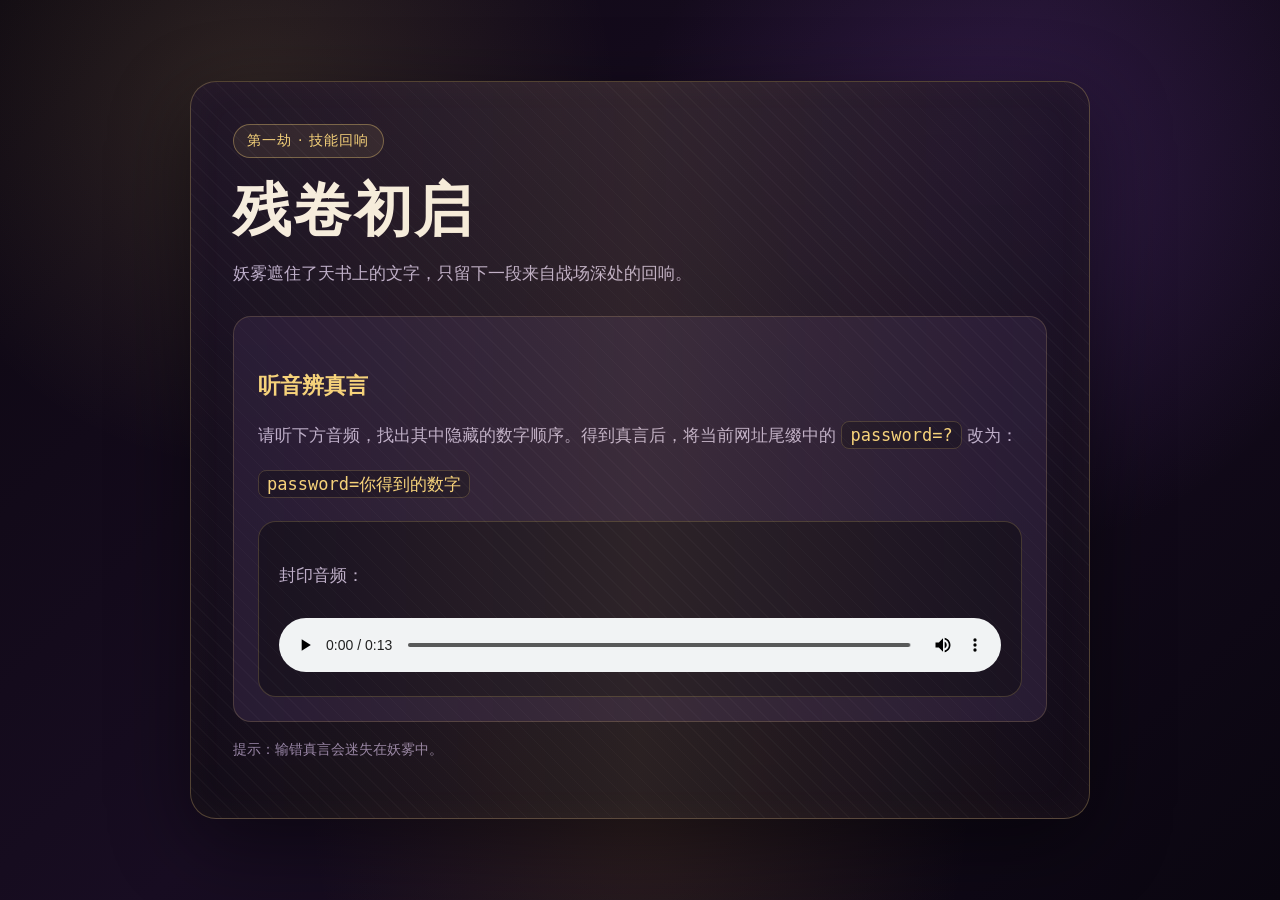
==== docs/password=/index.html @ cd2202e3 "1" ====
<!doctype html>
<html lang="zh-CN">
<head>
  <meta charset="utf-8" />
  <meta name="viewport" content="width=device-width, initial-scale=1" />
  <title>第一劫：技能回响</title>
  <link rel="stylesheet" href="../assets/css/style.css" />
</head>
<body>
  <main class="page">
    <span class="badge">第一劫 · 技能回响</span>
    <h1>残卷初启</h1>
    <p>妖雾遮住了天书上的文字，只留下一段来自战场深处的回响。</p>

    <div class="scroll-box">
      <h2>听音辨真言</h2>
      <p>请听下方音频，找出其中隐藏的数字顺序。得到真言后，将当前网址尾缀中的 <span class="url-hint">password=?</span> 改为：</p>
      <p><span class="url-hint">password=你得到的数字</span></p>

      <div class="audio-card">
        <p>封印音频：</p>
        <audio controls preload="metadata">
          <source src="../assets/audio/puzzle1.mp3" type="audio/mpeg" />
          你的浏览器不支持音频播放。请确认音频文件已放入 assets/audio/puzzle1.mp3。
        </audio>
      </div>
    </div>

    <p class="small">提示：输错真言会迷失在妖雾中。</p>
  </main>
</body>
</html>
---- docs/assets/css/style.css ----
:root {
  --bg: #120b18;
  --card: rgba(29, 19, 39, 0.84);
  --card-2: rgba(45, 31, 60, 0.72);
  --gold: #f6d27a;
  --gold-2: #b98a3b;
  --text: #f6eddf;
  --muted: #bdaecb;
  --danger: #e68a73;
}

* {
  box-sizing: border-box;
}

body {
  margin: 0;
  min-height: 100vh;
  color: var(--text);
  font-family: "Microsoft YaHei", "PingFang SC", system-ui, sans-serif;
  background:
    radial-gradient(circle at 20% 12%, rgba(246, 210, 122, 0.14), transparent 28%),
    radial-gradient(circle at 78% 20%, rgba(116, 67, 167, 0.28), transparent 30%),
    radial-gradient(circle at 50% 90%, rgba(189, 138, 59, 0.16), transparent 32%),
    linear-gradient(135deg, #0c0710 0%, #180d22 48%, #0a0610 100%);
  display: flex;
  align-items: center;
  justify-content: center;
  padding: 36px 18px;
}

.page {
  width: min(900px, 100%);
  border: 1px solid rgba(246, 210, 122, 0.28);
  border-radius: 26px;
  background: linear-gradient(180deg, var(--card), rgba(17, 11, 23, 0.92));
  box-shadow: 0 24px 80px rgba(0, 0, 0, 0.46), inset 0 0 40px rgba(246, 210, 122, 0.04);
  padding: 42px;
  position: relative;
  overflow: hidden;
}

.page::before {
  content: "";
  position: absolute;
  inset: -2px;
  background:
    linear-gradient(90deg, transparent, rgba(246, 210, 122, 0.10), transparent),
    repeating-linear-gradient(45deg, rgba(255,255,255,0.025) 0 1px, transparent 1px 12px);
  pointer-events: none;
}

.badge {
  display: inline-flex;
  gap: 8px;
  align-items: center;
  padding: 7px 13px;
  border: 1px solid rgba(246, 210, 122, 0.36);
  border-radius: 999px;
  color: var(--gold);
  background: rgba(246, 210, 122, 0.08);
  letter-spacing: 0.08em;
  font-size: 14px;
}

h1 {
  margin: 22px 0 10px;
  font-size: clamp(34px, 6vw, 58px);
  line-height: 1.05;
  letter-spacing: 0.04em;
}

h2 {
  margin-top: 30px;
  color: var(--gold);
  font-size: 22px;
}

p {
  color: var(--muted);
  line-height: 1.9;
  font-size: 17px;
}

.scroll-box {
  margin-top: 26px;
  padding: 24px;
  border-radius: 18px;
  background: var(--card-2);
  border: 1px solid rgba(246, 210, 122, 0.18);
}

.audio-card {
  margin-top: 20px;
  padding: 20px;
  border-radius: 18px;
  background: rgba(8, 5, 12, 0.48);
  border: 1px solid rgba(246, 210, 122, 0.20);
}

audio {
  width: 100%;
  margin-top: 10px;
}

.url-hint {
  font-family: ui-monospace, SFMono-Regular, Menlo, Consolas, monospace;
  color: var(--gold);
  background: rgba(0, 0, 0, 0.28);
  border: 1px solid rgba(246, 210, 122, 0.20);
  padding: 3px 8px;
  border-radius: 8px;
}

.btn {
  display: inline-block;
  margin-top: 22px;
  padding: 12px 18px;
  color: #1b101f;
  background: linear-gradient(180deg, var(--gold), var(--gold-2));
  border-radius: 14px;
  text-decoration: none;
  font-weight: 700;
}

.small {
  font-size: 14px;
  color: #9583a5;
}

.success {
  color: #f8d88b;
}

.warning {
  color: var(--danger);
}

@media (max-width: 640px) {
  .page {
    padding: 28px 22px;
    border-radius: 20px;
  }
}
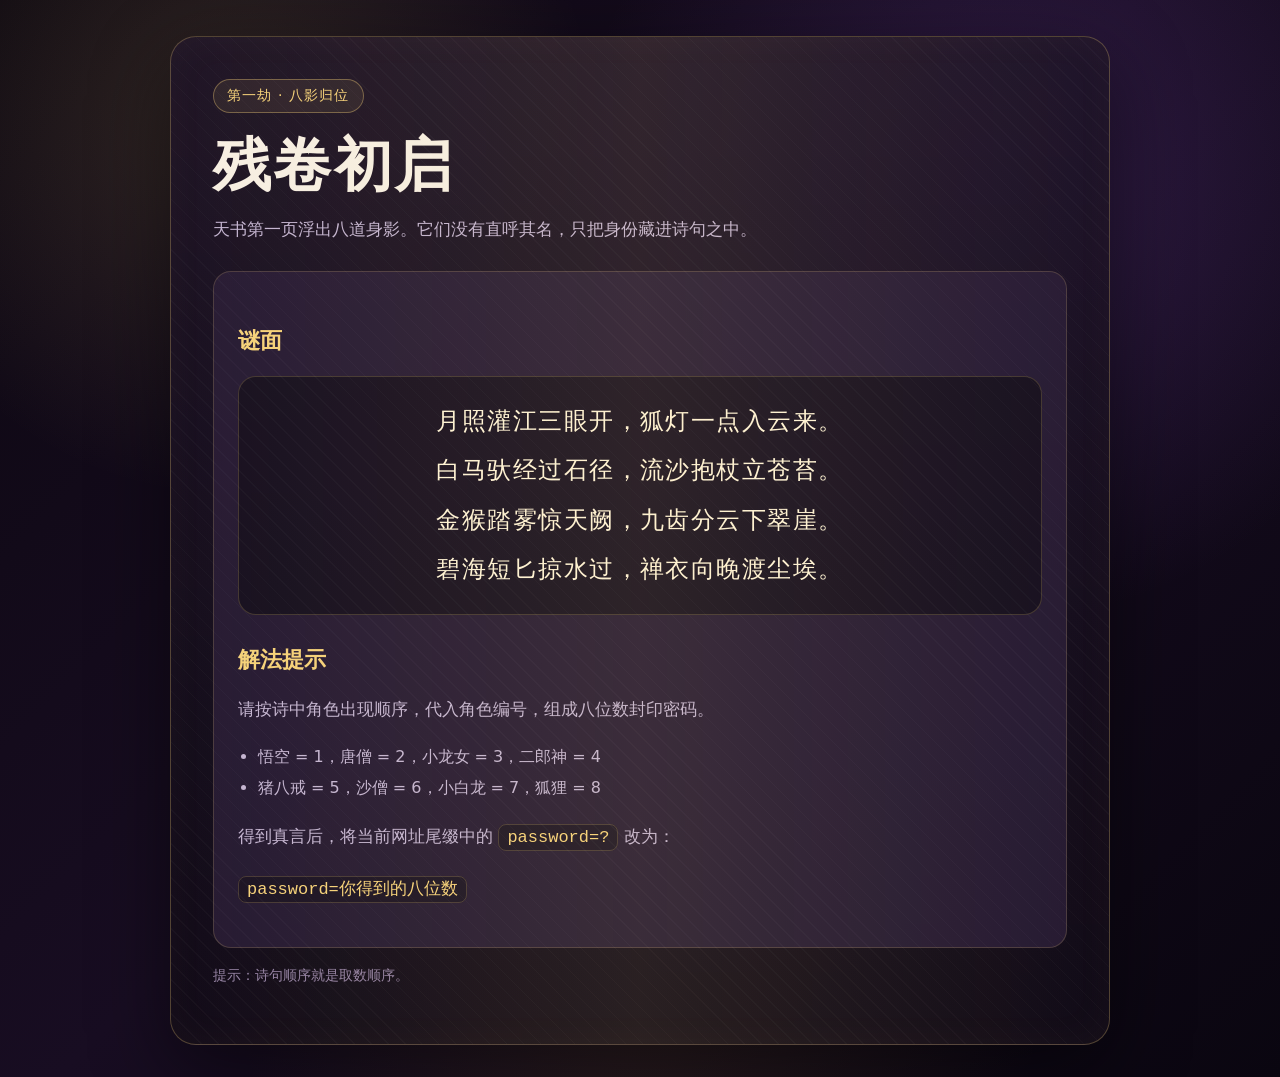
==== commit 65b6f87a: "1" ====
--- a/docs/password=/index.html
+++ b/docs/password=/index.html
@@ -3,30 +3,36 @@
 <head>
   <meta charset="utf-8" />
   <meta name="viewport" content="width=device-width, initial-scale=1" />
-  <title>第一劫：技能回响</title>
+  <title>第一劫：八影归位</title>
   <link rel="stylesheet" href="../assets/css/style.css" />
 </head>
 <body>
   <main class="page">
-    <span class="badge">第一劫 · 技能回响</span>
+    <span class="badge">第一劫 · 八影归位</span>
     <h1>残卷初启</h1>
-    <p>妖雾遮住了天书上的文字，只留下一段来自战场深处的回响。</p>
+    <p>天书第一页浮出八道身影。它们没有直呼其名，只把身份藏进诗句之中。</p>
 
     <div class="scroll-box">
-      <h2>听音辨真言</h2>
-      <p>请听下方音频，找出其中隐藏的数字顺序。得到真言后，将当前网址尾缀中的 <span class="url-hint">password=?</span> 改为：</p>
-      <p><span class="url-hint">password=你得到的数字</span></p>
+      <h2>谜面</h2>
+      <div class="clue-card poem">
+        月照灌江三眼开，狐灯一点入云来。<br>
+        白马驮经过石径，流沙抱杖立苍苔。<br>
+        金猴踏雾惊天阙，九齿分云下翠崖。<br>
+        碧海短匕掠水过，禅衣向晚渡尘埃。
+      </div>
 
-      <div class="audio-card">
-        <p>封印音频：</p>
-        <audio controls preload="metadata">
-          <source src="../assets/audio/puzzle1.mp3" type="audio/mpeg" />
-          你的浏览器不支持音频播放。请确认音频文件已放入 assets/audio/puzzle1.mp3。
-        </audio>
-      </div>
+      <h2>解法提示</h2>
+      <p>请按诗中角色出现顺序，代入角色编号，组成八位数封印密码。</p>
+      <ul class="rule-list">
+        <li>悟空 = 1，唐僧 = 2，小龙女 = 3，二郎神 = 4</li>
+        <li>猪八戒 = 5，沙僧 = 6，小白龙 = 7，狐狸 = 8</li>
+      </ul>
+
+      <p>得到真言后，将当前网址尾缀中的 <span class="url-hint">password=?</span> 改为：</p>
+      <p><span class="url-hint">password=你得到的八位数</span></p>
     </div>
 
-    <p class="small">提示：输错真言会迷失在妖雾中。</p>
+    <p class="small">提示：诗句顺序就是取数顺序。</p>
   </main>
 </body>
 </html>
--- a/docs/assets/css/style.css
+++ b/docs/assets/css/style.css
@@ -1,17 +1,16 @@
 :root {
   --bg: #120b18;
-  --card: rgba(29, 19, 39, 0.84);
-  --card-2: rgba(45, 31, 60, 0.72);
+  --card: rgba(29, 19, 39, 0.86);
+  --card-2: rgba(45, 31, 60, 0.74);
   --gold: #f6d27a;
   --gold-2: #b98a3b;
-  --text: #f6eddf;
-  --muted: #bdaecb;
+  --text: #f7efe3;
+  --muted: #c4b5d2;
   --danger: #e68a73;
+  --success: #a8e6ba;
 }
 
-* {
-  box-sizing: border-box;
-}
+* { box-sizing: border-box; }
 
 body {
   margin: 0;
@@ -19,9 +18,9 @@
   color: var(--text);
   font-family: "Microsoft YaHei", "PingFang SC", system-ui, sans-serif;
   background:
-    radial-gradient(circle at 20% 12%, rgba(246, 210, 122, 0.14), transparent 28%),
-    radial-gradient(circle at 78% 20%, rgba(116, 67, 167, 0.28), transparent 30%),
-    radial-gradient(circle at 50% 90%, rgba(189, 138, 59, 0.16), transparent 32%),
+    radial-gradient(circle at 18% 12%, rgba(246, 210, 122, 0.15), transparent 26%),
+    radial-gradient(circle at 78% 18%, rgba(116, 67, 167, 0.28), transparent 32%),
+    radial-gradient(circle at 50% 92%, rgba(189, 138, 59, 0.14), transparent 34%),
     linear-gradient(135deg, #0c0710 0%, #180d22 48%, #0a0610 100%);
   display: flex;
   align-items: center;
@@ -30,11 +29,11 @@
 }
 
 .page {
-  width: min(900px, 100%);
+  width: min(940px, 100%);
   border: 1px solid rgba(246, 210, 122, 0.28);
   border-radius: 26px;
-  background: linear-gradient(180deg, var(--card), rgba(17, 11, 23, 0.92));
-  box-shadow: 0 24px 80px rgba(0, 0, 0, 0.46), inset 0 0 40px rgba(246, 210, 122, 0.04);
+  background: linear-gradient(180deg, var(--card), rgba(17, 11, 23, 0.94));
+  box-shadow: 0 24px 80px rgba(0, 0, 0, 0.48), inset 0 0 40px rgba(246, 210, 122, 0.04);
   padding: 42px;
   position: relative;
   overflow: hidden;
@@ -90,12 +89,20 @@
   border: 1px solid rgba(246, 210, 122, 0.18);
 }
 
-.audio-card {
+.clue-card {
   margin-top: 20px;
   padding: 20px;
   border-radius: 18px;
   background: rgba(8, 5, 12, 0.48);
   border: 1px solid rgba(246, 210, 122, 0.20);
+}
+
+.poem {
+  color: #fff4d8;
+  font-size: clamp(18px, 2.4vw, 24px);
+  line-height: 2.05;
+  letter-spacing: 0.06em;
+  text-align: center;
 }
 
 audio {
@@ -110,6 +117,18 @@
   border: 1px solid rgba(246, 210, 122, 0.20);
   padding: 3px 8px;
   border-radius: 8px;
+}
+
+.code-block {
+  display: block;
+  word-break: break-all;
+  line-height: 1.8;
+  font-family: ui-monospace, SFMono-Regular, Menlo, Consolas, monospace;
+  color: var(--gold);
+  background: rgba(0, 0, 0, 0.28);
+  border: 1px solid rgba(246, 210, 122, 0.20);
+  padding: 14px 16px;
+  border-radius: 12px;
 }
 
 .btn {
@@ -128,12 +147,14 @@
   color: #9583a5;
 }
 
-.success {
-  color: #f8d88b;
-}
+.success { color: var(--success); }
+.warning { color: var(--danger); }
 
-.warning {
-  color: var(--danger);
+.rule-list {
+  margin: 8px 0 0;
+  padding-left: 20px;
+  color: var(--muted);
+  line-height: 1.9;
 }
 
 @media (max-width: 640px) {
@@ -141,4 +162,8 @@
     padding: 28px 22px;
     border-radius: 20px;
   }
+  .poem {
+    text-align: left;
+    letter-spacing: 0.03em;
+  }
 }
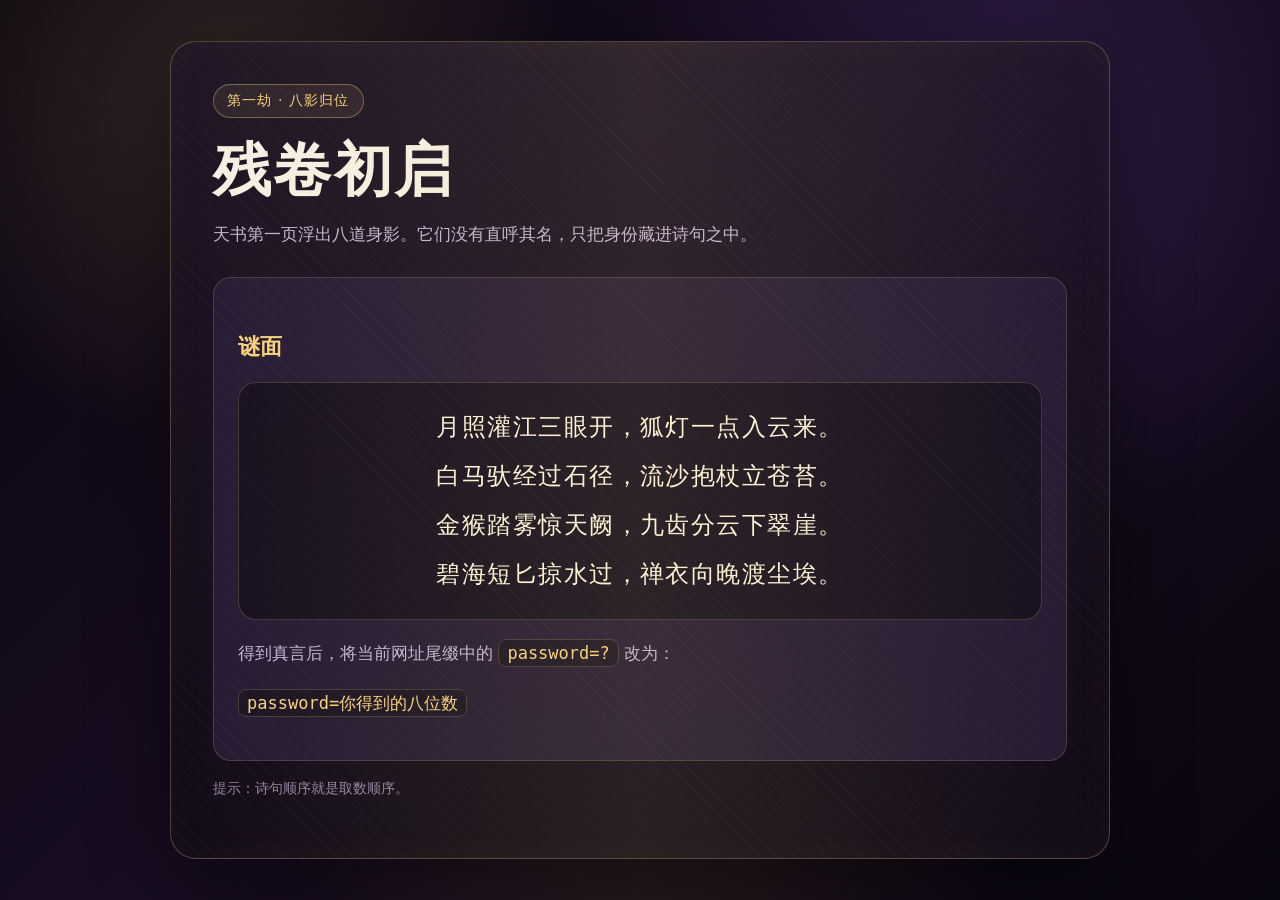
==== commit e31ad5c8: "1" ====
--- a/docs/password=/index.html
+++ b/docs/password=/index.html
@@ -21,13 +21,6 @@
         碧海短匕掠水过，禅衣向晚渡尘埃。
       </div>
 
-      <h2>解法提示</h2>
-      <p>请按诗中角色出现顺序，代入角色编号，组成八位数封印密码。</p>
-      <ul class="rule-list">
-        <li>悟空 = 1，唐僧 = 2，小龙女 = 3，二郎神 = 4</li>
-        <li>猪八戒 = 5，沙僧 = 6，小白龙 = 7，狐狸 = 8</li>
-      </ul>
-
       <p>得到真言后，将当前网址尾缀中的 <span class="url-hint">password=?</span> 改为：</p>
       <p><span class="url-hint">password=你得到的八位数</span></p>
     </div>
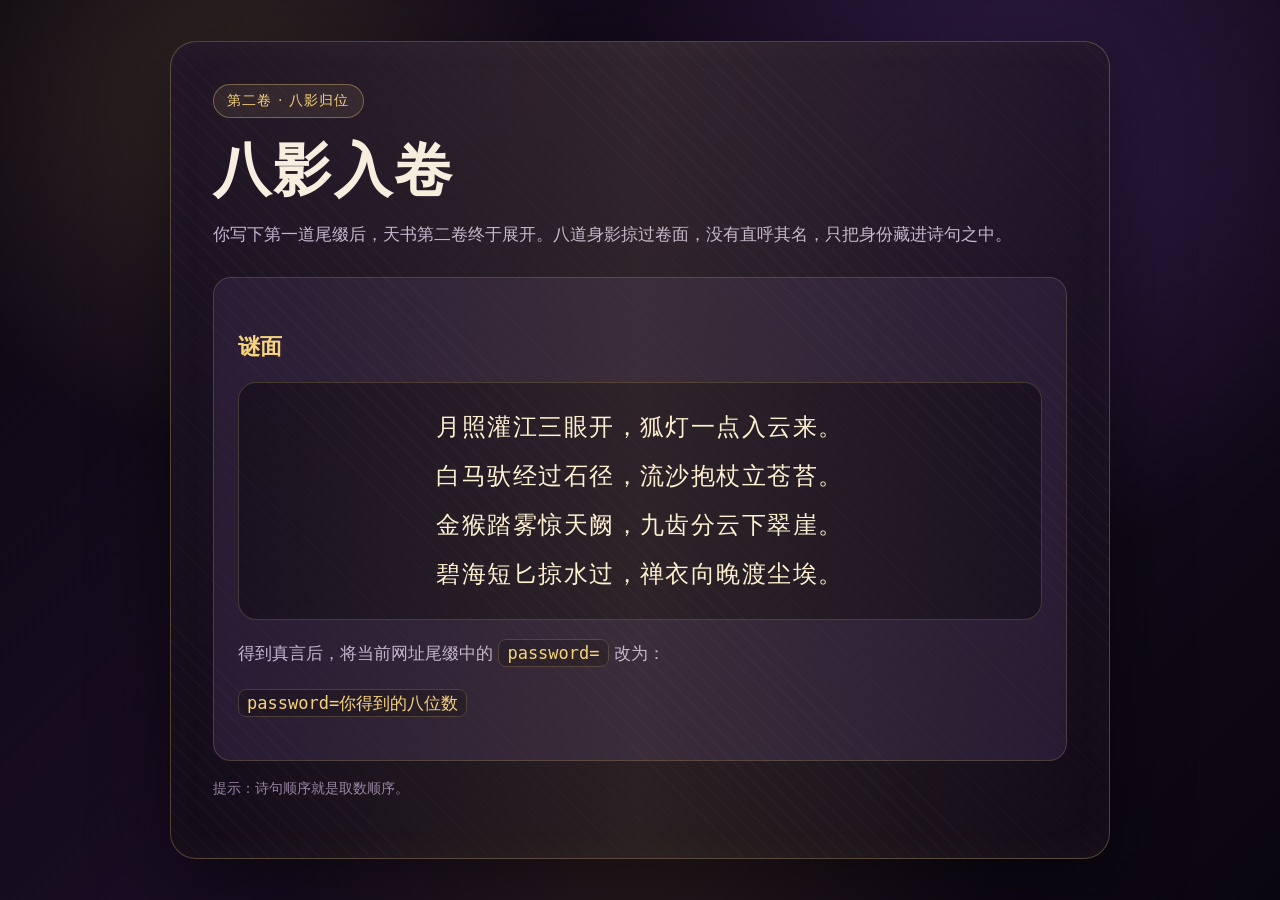
==== commit b26086d2: "1" ====
--- a/docs/password=/index.html
+++ b/docs/password=/index.html
@@ -3,14 +3,14 @@
 <head>
   <meta charset="utf-8" />
   <meta name="viewport" content="width=device-width, initial-scale=1" />
-  <title>第一劫：八影归位</title>
+  <title>第二卷：八影归位</title>
   <link rel="stylesheet" href="../assets/css/style.css" />
 </head>
 <body>
   <main class="page">
-    <span class="badge">第一劫 · 八影归位</span>
-    <h1>残卷初启</h1>
-    <p>天书第一页浮出八道身影。它们没有直呼其名，只把身份藏进诗句之中。</p>
+    <span class="badge">第二卷 · 八影归位</span>
+    <h1>八影入卷</h1>
+    <p>你写下第一道尾缀后，天书第二卷终于展开。八道身影掠过卷面，没有直呼其名，只把身份藏进诗句之中。</p>
 
     <div class="scroll-box">
       <h2>谜面</h2>
@@ -21,7 +21,7 @@
         碧海短匕掠水过，禅衣向晚渡尘埃。
       </div>
 
-      <p>得到真言后，将当前网址尾缀中的 <span class="url-hint">password=?</span> 改为：</p>
+      <p>得到真言后，将当前网址尾缀中的 <span class="url-hint">password=</span> 改为：</p>
       <p><span class="url-hint">password=你得到的八位数</span></p>
     </div>
 
--- a/docs/assets/css/style.css
+++ b/docs/assets/css/style.css
@@ -105,6 +105,39 @@
   text-align: center;
 }
 
+.fog-card {
+  margin-top: 20px;
+  padding: 24px;
+  border-radius: 18px;
+  background:
+    radial-gradient(circle at 50% 50%, rgba(45,45,45,0.18), transparent 45%),
+    #030303;
+  border: 1px solid rgba(246, 210, 122, 0.18);
+  box-shadow: inset 0 0 42px rgba(0, 0, 0, 0.82);
+}
+
+.fog-reveal {
+  color: #030303;
+  background: #030303;
+  font-size: clamp(18px, 2.4vw, 24px);
+  line-height: 2.1;
+  letter-spacing: 0.06em;
+  text-align: center;
+  user-select: text;
+  -webkit-user-select: text;
+  cursor: text;
+}
+
+.fog-reveal::selection {
+  color: #fff4d8;
+  background: rgba(185, 138, 59, 0.92);
+}
+
+.fog-reveal::-moz-selection {
+  color: #fff4d8;
+  background: rgba(185, 138, 59, 0.92);
+}
+
 audio {
   width: 100%;
   margin-top: 10px;
@@ -162,7 +195,7 @@
     padding: 28px 22px;
     border-radius: 20px;
   }
-  .poem {
+  .poem, .fog-reveal {
     text-align: left;
     letter-spacing: 0.03em;
   }
